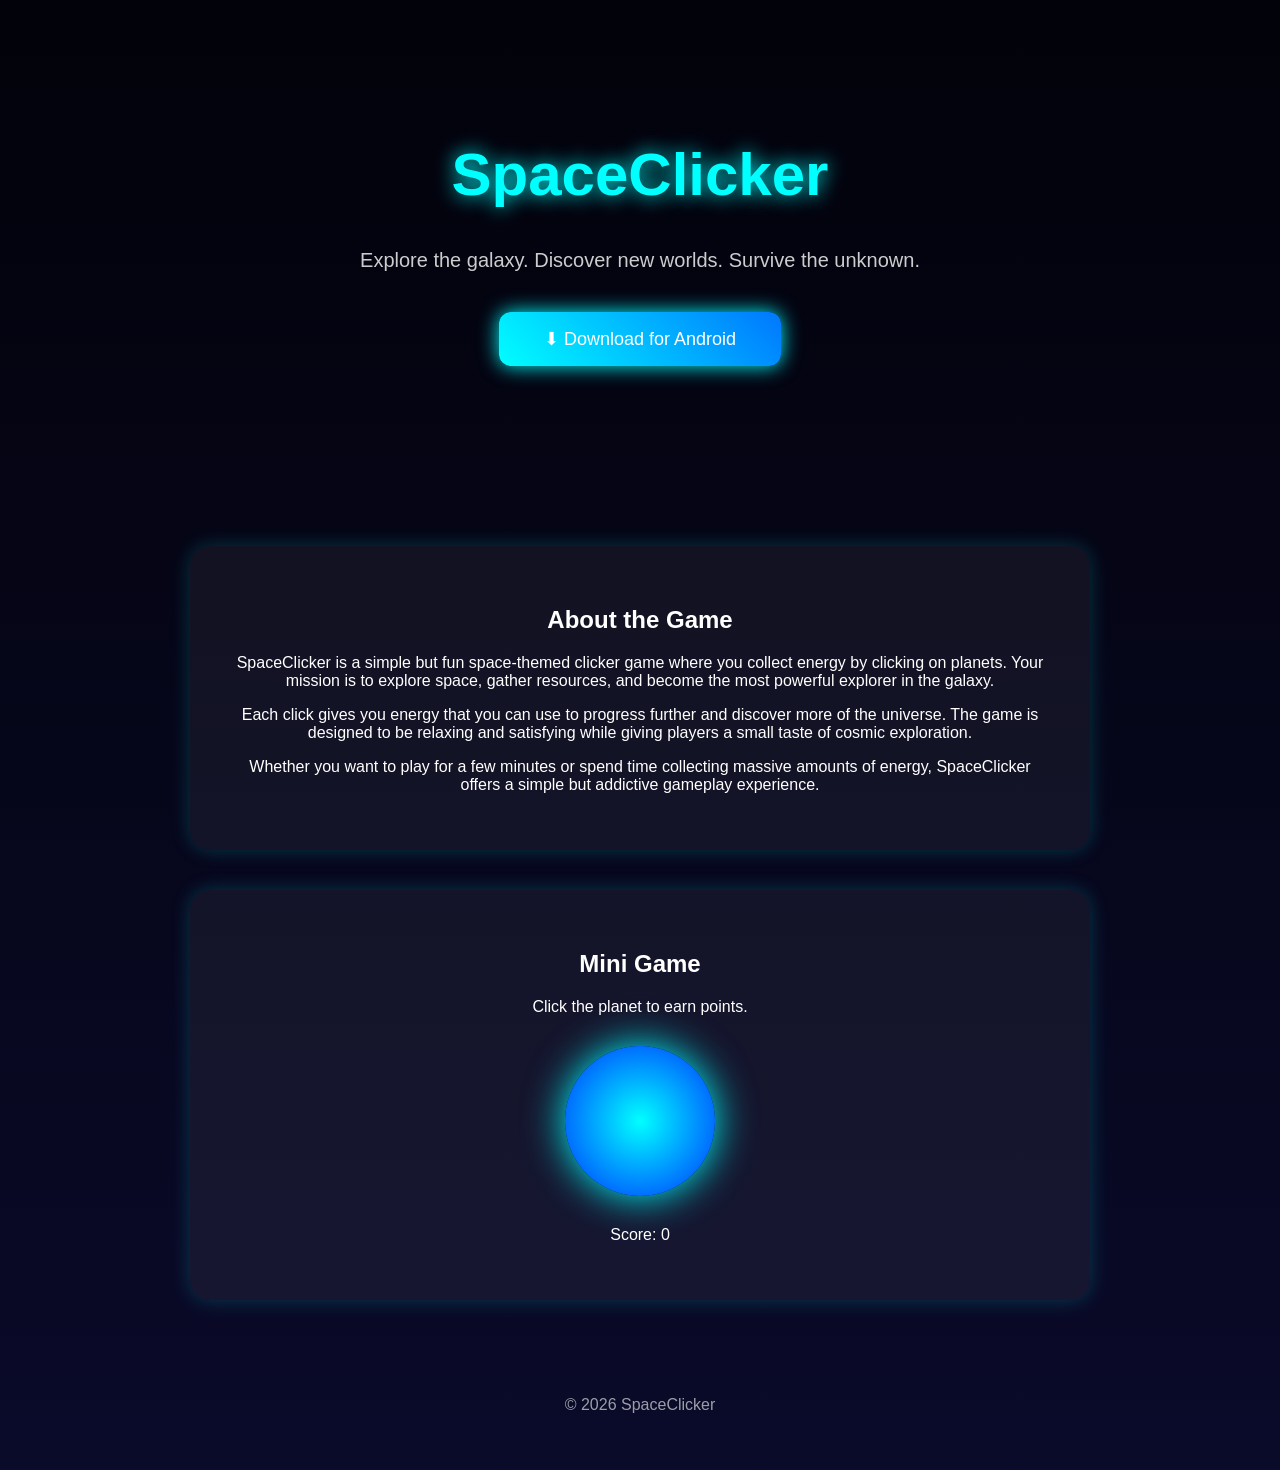
==== index.html @ 2200d29c "Update index.html" ====
<!DOCTYPE html>

<html lang="en">

<head>

<meta charset="UTF-8">
<meta name="viewport" content="width=device-width, initial-scale=1.0">

<title>SpaceClicker</title>

<style>

body{
margin:0;
font-family:Arial;
background:linear-gradient(#02020a,#0a0a2a);
color:white;
text-align:center;
}

/* HEADER */

header{
padding:100px 20px;
}

h1{
font-size:60px;
color:#00ffff;
text-shadow:0 0 20px cyan;
}

.subtitle{
font-size:20px;
opacity:0.8;
}

/* SECTIONS */

section{
max-width:900px;
margin:auto;
padding:40px;
}

/* CARD */

.card{
background:rgba(255,255,255,0.05);
padding:40px;
border-radius:20px;
margin-top:40px;
box-shadow:0 0 20px rgba(0,255,255,0.2);
}

/* DOWNLOAD BUTTON */

.download{
display:inline-block;
margin-top:20px;
padding:16px 45px;
font-size:18px;
border-radius:12px;
background:linear-gradient(45deg,#00ffff,#0077ff);
color:white;
text-decoration:none;
box-shadow:0 0 20px cyan;
transition:0.3s;
}

.download:hover{
transform:scale(1.1);
box-shadow:0 0 35px #00ffff;
}

/* PLANET GAME */

.planet{
width:150px;
height:150px;
margin:30px auto;
border-radius:50%;
background:radial-gradient(circle,#00ffff,#0033ff);
box-shadow:0 0 40px cyan;
cursor:pointer;
transition:0.2s;
}

.planet:hover{
transform:scale(1.1);
}

/* FOOTER */

footer{
padding:40px;
opacity:0.6;
}

</style>

</head>

<body>

<header>

<h1>SpaceClicker</h1>

<p class="subtitle">
Explore the galaxy. Discover new worlds. Survive the unknown.
</p>

<a class="download" href="https://github.com/nestorpirc-prog/SpaceClicker/releases/download/v1.0/SpaceClicker.apk">
⬇ Download for Android
</a>

</header>

<section>

<div class="card">

<h2>About the Game</h2>

<p>
SpaceClicker is a simple but fun space-themed clicker game where you collect energy by clicking on planets.
Your mission is to explore space, gather resources, and become the most powerful explorer in the galaxy.
</p>

<p>
Each click gives you energy that you can use to progress further and discover more of the universe.
The game is designed to be relaxing and satisfying while giving players a small taste of cosmic exploration.
</p>

<p>
Whether you want to play for a few minutes or spend time collecting massive amounts of energy,
SpaceClicker offers a simple but addictive gameplay experience.
</p>

</div>

<div class="card">

<h2>Mini Game</h2>

<p>Click the planet to earn points.</p>

<div class="planet" onclick="clickPlanet()"></div>

<p id="score">Score: 0</p>

</div>

</section>

<footer>

<p>© 2026 SpaceClicker</p>

</footer>

<script>

let score = 0;

function clickPlanet(){
score++;
document.getElementById("score").innerText = "Score: " + score;
}

</script>

</body>

</html>
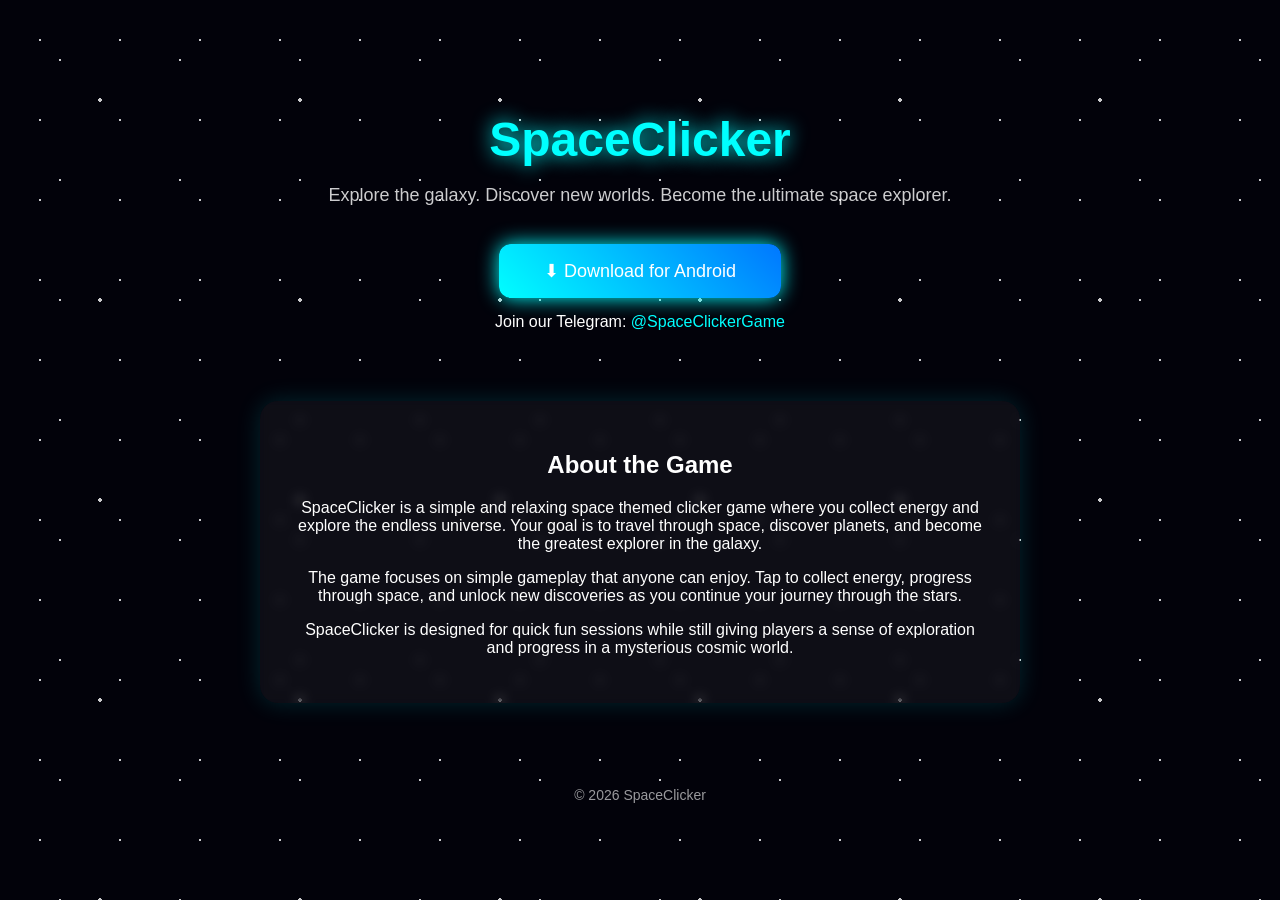
==== commit 192aaaf2: "Update index.html" ====
--- a/index.html
+++ b/index.html
@@ -11,91 +11,175 @@
 
 <style>
 
+/* ---------- BODY ---------- */
+
 body{
 margin:0;
-font-family:Arial;
-background:linear-gradient(#02020a,#0a0a2a);
+font-family:Arial, sans-serif;
 color:white;
 text-align:center;
-}
-
-/* HEADER */
+background:#02020a;
+overflow-x:hidden;
+}
+
+/* ---------- STAR BACKGROUND ---------- */
+
+.stars{
+position:fixed;
+width:100%;
+height:100%;
+background-image:
+radial-gradient(white 1px, transparent 1px),
+radial-gradient(white 1px, transparent 1px),
+radial-gradient(white 2px, transparent 2px);
+background-size:
+80px 80px,
+120px 120px,
+200px 200px;
+
+animation:moveStars 120s linear infinite;
+
+z-index:-1;
+opacity:0.8;
+}
+
+@keyframes moveStars{
+from{transform:translateY(0);}
+to{transform:translateY(-2000px);}
+}
+
+/* ---------- HEADER ---------- */
 
 header{
-padding:100px 20px;
+padding:80px 20px 40px 20px;
 }
 
 h1{
-font-size:60px;
+font-size:48px;
 color:#00ffff;
 text-shadow:0 0 20px cyan;
+margin-bottom:10px;
 }
 
 .subtitle{
-font-size:20px;
 opacity:0.8;
-}
-
-/* SECTIONS */
-
-section{
-max-width:900px;
-margin:auto;
-padding:40px;
-}
-
-/* CARD */
+font-size:18px;
+}
+
+/* ---------- CARD ---------- */
 
 .card{
+
 background:rgba(255,255,255,0.05);
-padding:40px;
-border-radius:20px;
+
+margin:30px auto;
+
+padding:30px;
+
+border-radius:18px;
+
+max-width:700px;
+
+box-shadow:0 0 25px rgba(0,255,255,0.15);
+
+backdrop-filter:blur(6px);
+
+}
+
+/* ---------- DOWNLOAD BUTTON ---------- */
+
+.download{
+
+display:inline-block;
+
+margin-top:20px;
+
+padding:16px 45px;
+
+font-size:18px;
+
+border-radius:12px;
+
+background:linear-gradient(45deg,#00ffff,#0077ff);
+
+color:white;
+
+text-decoration:none;
+
+box-shadow:0 0 20px cyan;
+
+transition:0.3s;
+
+}
+
+.download:hover{
+
+transform:scale(1.08);
+
+box-shadow:0 0 40px #00ffff;
+
+}
+
+/* ---------- TELEGRAM ---------- */
+
+.telegram{
+
+margin-top:15px;
+
+font-size:16px;
+
+}
+
+.telegram a{
+
+color:#00ffff;
+
+text-decoration:none;
+
+}
+
+.telegram a:hover{
+
+text-shadow:0 0 10px cyan;
+
+}
+
+/* ---------- FOOTER ---------- */
+
+footer{
+
 margin-top:40px;
-box-shadow:0 0 20px rgba(0,255,255,0.2);
-}
-
-/* DOWNLOAD BUTTON */
+
+padding:30px;
+
+opacity:0.6;
+
+font-size:14px;
+
+}
+
+/* ---------- MOBILE ---------- */
+
+@media(max-width:600px){
+
+h1{
+font-size:34px;
+}
+
+.subtitle{
+font-size:16px;
+}
+
+.card{
+margin:20px;
+padding:25px;
+}
 
 .download{
-display:inline-block;
-margin-top:20px;
-padding:16px 45px;
-font-size:18px;
-border-radius:12px;
-background:linear-gradient(45deg,#00ffff,#0077ff);
-color:white;
-text-decoration:none;
-box-shadow:0 0 20px cyan;
-transition:0.3s;
-}
-
-.download:hover{
-transform:scale(1.1);
-box-shadow:0 0 35px #00ffff;
-}
-
-/* PLANET GAME */
-
-.planet{
-width:150px;
-height:150px;
-margin:30px auto;
-border-radius:50%;
-background:radial-gradient(circle,#00ffff,#0033ff);
-box-shadow:0 0 40px cyan;
-cursor:pointer;
-transition:0.2s;
-}
-
-.planet:hover{
-transform:scale(1.1);
-}
-
-/* FOOTER */
-
-footer{
-padding:40px;
-opacity:0.6;
+padding:14px 30px;
+font-size:16px;
+}
+
 }
 
 </style>
@@ -104,74 +188,55 @@
 
 <body>
 
+<div class="stars"></div>
+
 <header>
 
 <h1>SpaceClicker</h1>
 
 <p class="subtitle">
-Explore the galaxy. Discover new worlds. Survive the unknown.
+Explore the galaxy. Discover new worlds. Become the ultimate space explorer.
 </p>
 
 <a class="download" href="https://github.com/nestorpirc-prog/SpaceClicker/releases/download/v1.0/SpaceClicker.apk">
 ⬇ Download for Android
 </a>
 
+<div class="telegram">
+
+Join our Telegram: <a href="https://t.me/SpaceClickerGame" target="_blank">
+@SpaceClickerGame </a>
+
+</div>
+
 </header>
 
-<section>
-
 <div class="card">
 
 <h2>About the Game</h2>
 
 <p>
-SpaceClicker is a simple but fun space-themed clicker game where you collect energy by clicking on planets.
-Your mission is to explore space, gather resources, and become the most powerful explorer in the galaxy.
+SpaceClicker is a simple and relaxing space themed clicker game where you collect energy and explore the endless universe. 
+Your goal is to travel through space, discover planets, and become the greatest explorer in the galaxy.
 </p>
 
 <p>
-Each click gives you energy that you can use to progress further and discover more of the universe.
-The game is designed to be relaxing and satisfying while giving players a small taste of cosmic exploration.
+The game focuses on simple gameplay that anyone can enjoy. 
+Tap to collect energy, progress through space, and unlock new discoveries as you continue your journey through the stars.
 </p>
 
 <p>
-Whether you want to play for a few minutes or spend time collecting massive amounts of energy,
-SpaceClicker offers a simple but addictive gameplay experience.
+SpaceClicker is designed for quick fun sessions while still giving players a sense of exploration and progress in a mysterious cosmic world.
 </p>
 
 </div>
 
-<div class="card">
-
-<h2>Mini Game</h2>
-
-<p>Click the planet to earn points.</p>
-
-<div class="planet" onclick="clickPlanet()"></div>
-
-<p id="score">Score: 0</p>
-
-</div>
-
-</section>
-
 <footer>
 
 <p>© 2026 SpaceClicker</p>
 
 </footer>
 
-<script>
-
-let score = 0;
-
-function clickPlanet(){
-score++;
-document.getElementById("score").innerText = "Score: " + score;
-}
-
-</script>
-
 </body>
 
 </html>
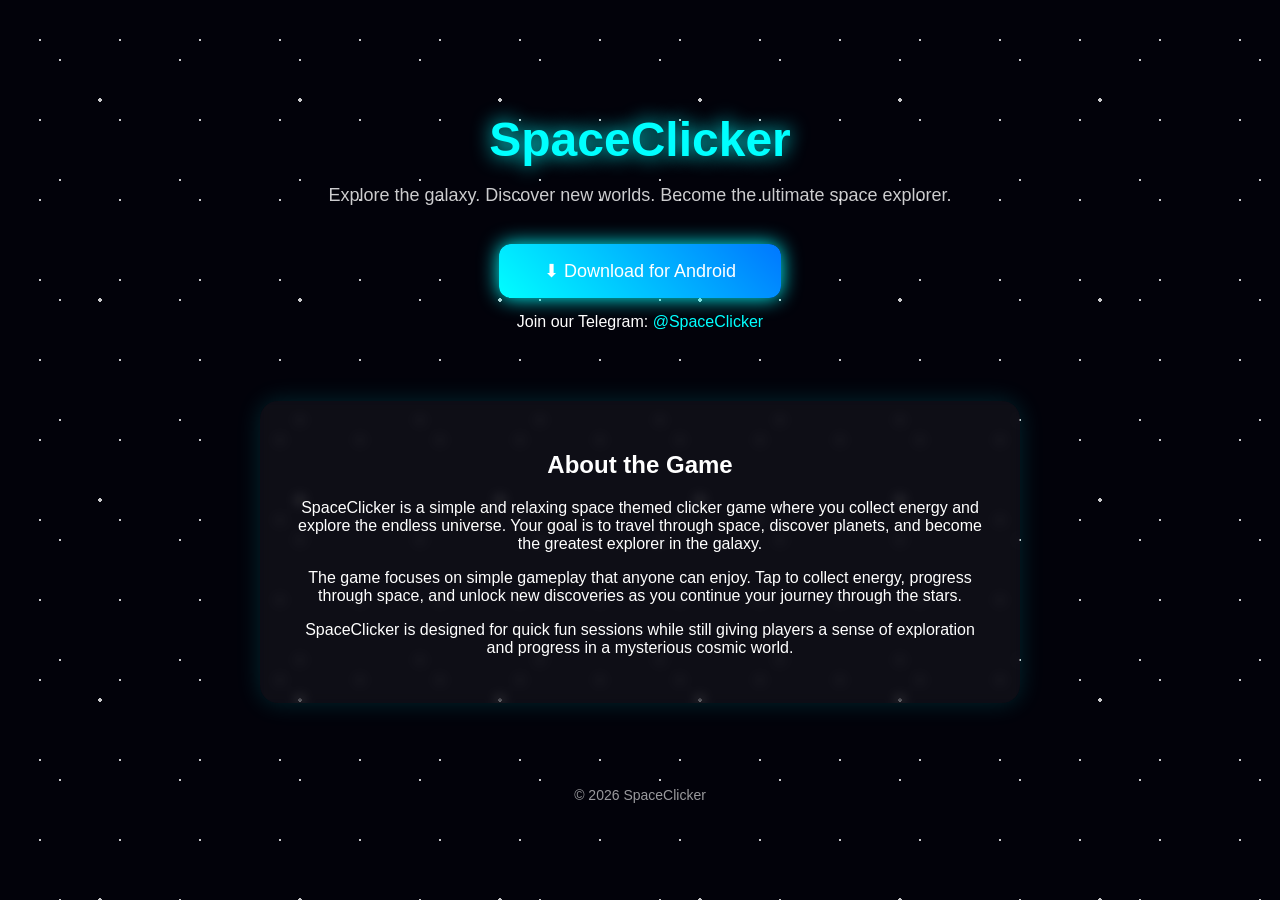
==== commit 07571d5e: "Update index.html" ====
--- a/index.html
+++ b/index.html
@@ -204,8 +204,8 @@
 
 <div class="telegram">
 
-Join our Telegram: <a href="https://t.me/SpaceClickerGame" target="_blank">
-@SpaceClickerGame </a>
+Join our Telegram: <a href="https://t.me/SpaceClickerx" target="_blank">
+@SpaceClicker </a>
 
 </div>
 
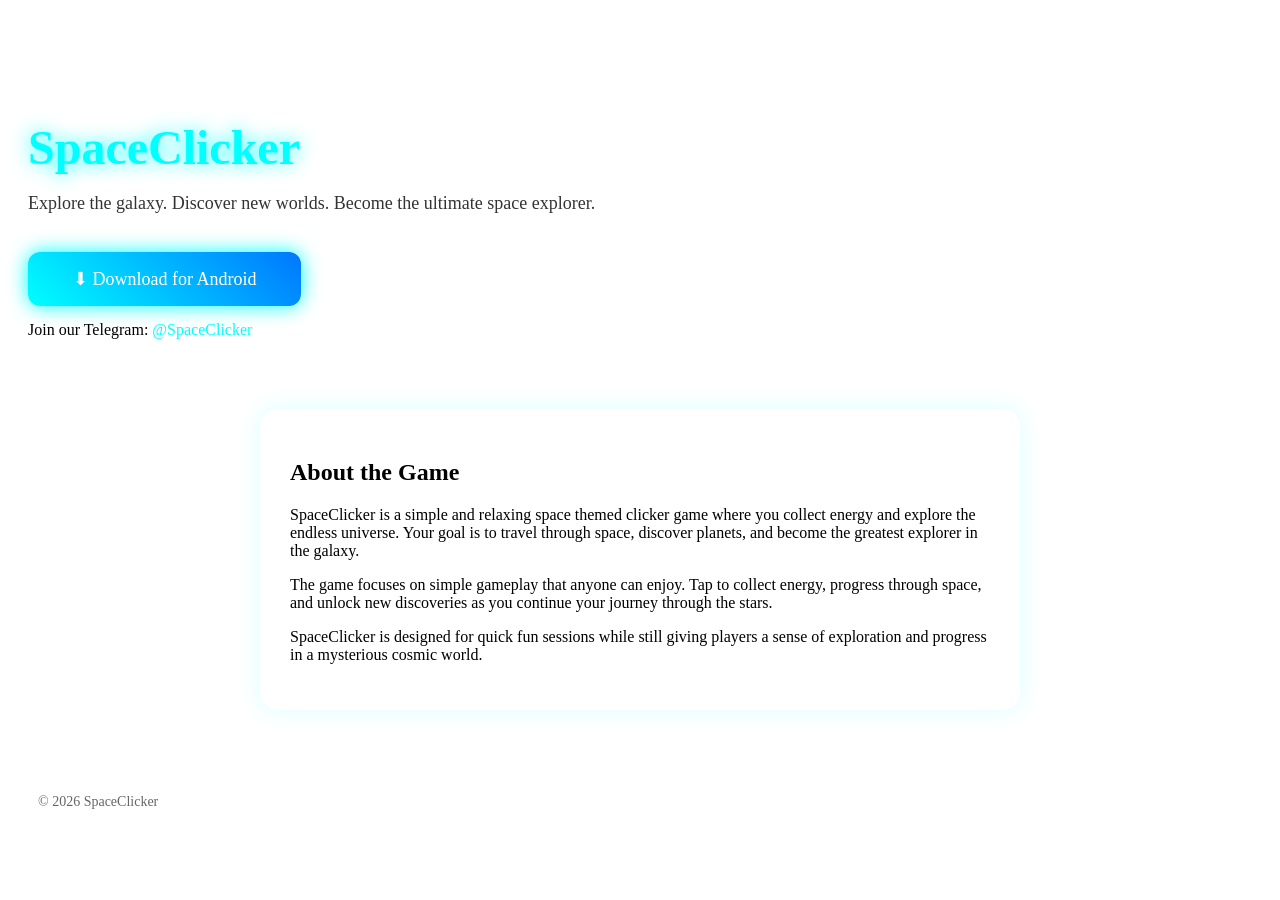
==== commit 239e4de4: "Update index.html" ====
--- a/index.html
+++ b/index.html
@@ -11,8 +11,11 @@
 
 <style>
 
-/* ---------- BODY ---------- */
-
+<a href="support.html" class="support-button">
+❤️ Support
+</a>
+
+  
 body{
 margin:0;
 font-family:Arial, sans-serif;
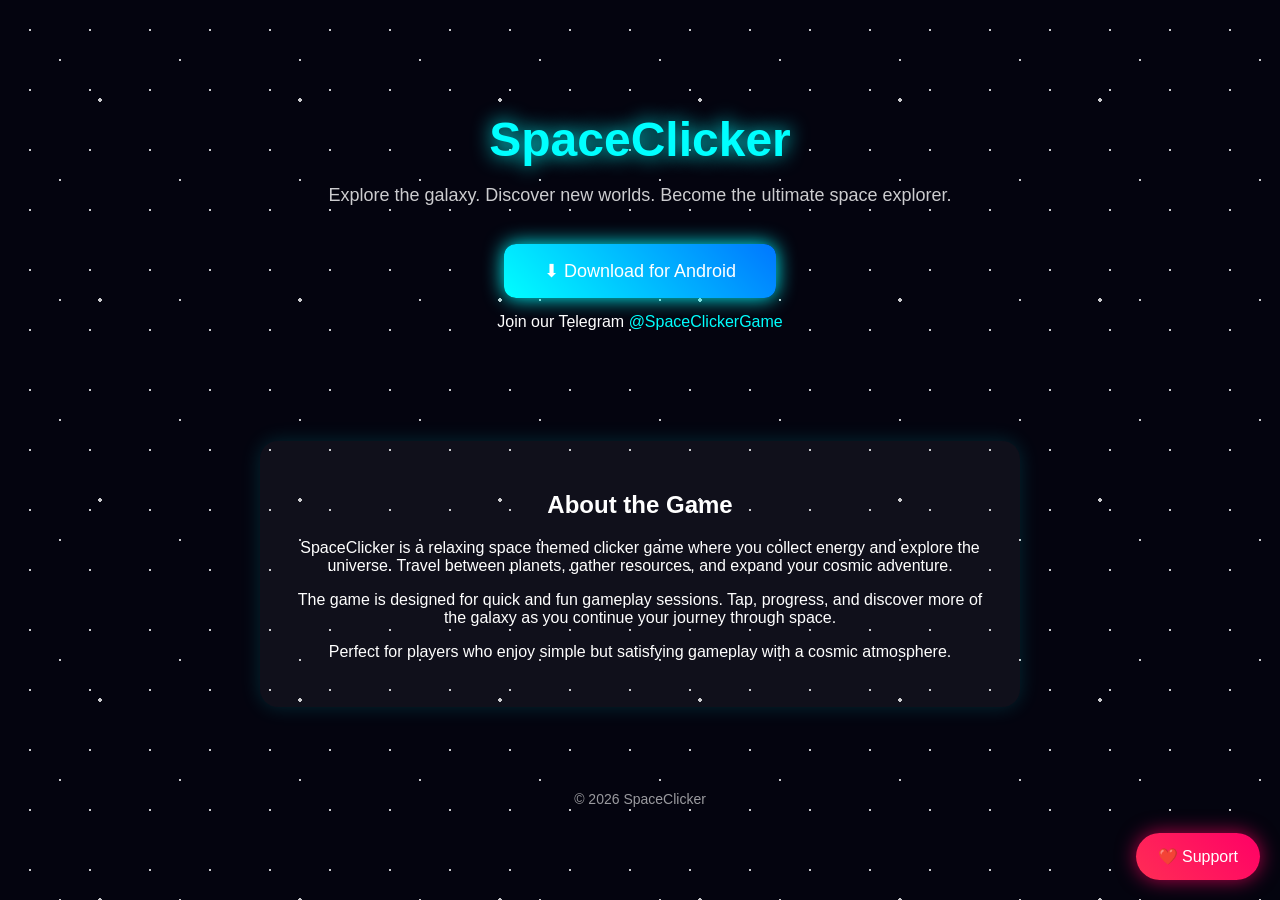
==== commit f2e8ab7b: "Update index.html" ====
--- a/index.html
+++ b/index.html
@@ -11,162 +11,193 @@
 
 <style>
 
-<a href="support.html" class="support-button">
-❤️ Support
-</a>
-
-  
+/* BODY */
+
 body{
 margin:0;
 font-family:Arial, sans-serif;
+background:#04040f;
 color:white;
 text-align:center;
-background:#02020a;
 overflow-x:hidden;
 }
 
-/* ---------- STAR BACKGROUND ---------- */
+/* STARS */
 
 .stars{
 position:fixed;
+top:0;
+left:0;
 width:100%;
 height:100%;
+
 background-image:
 radial-gradient(white 1px, transparent 1px),
 radial-gradient(white 1px, transparent 1px),
 radial-gradient(white 2px, transparent 2px);
+
 background-size:
-80px 80px,
+60px 60px,
 120px 120px,
 200px 200px;
 
-animation:moveStars 120s linear infinite;
+animation:starsMove 150s linear infinite;
 
 z-index:-1;
 opacity:0.8;
 }
 
-@keyframes moveStars{
+@keyframes starsMove{
+
 from{transform:translateY(0);}
 to{transform:translateY(-2000px);}
-}
-
-/* ---------- HEADER ---------- */
+
+}
+
+/* HEADER */
 
 header{
-padding:80px 20px 40px 20px;
+padding:80px 20px;
 }
 
 h1{
 font-size:48px;
 color:#00ffff;
-text-shadow:0 0 20px cyan;
+text-shadow:0 0 20px #00ffff;
 margin-bottom:10px;
 }
 
 .subtitle{
+font-size:18px;
 opacity:0.8;
+}
+
+/* CARD */
+
+.card{
+
+background:rgba(255,255,255,0.05);
+
+padding:30px;
+
+margin:30px auto;
+
+max-width:700px;
+
+border-radius:18px;
+
+box-shadow:0 0 20px rgba(0,255,255,0.15);
+
+}
+
+/* DOWNLOAD BUTTON */
+
+.download{
+
+display:inline-block;
+
+margin-top:20px;
+
+padding:16px 40px;
+
 font-size:18px;
-}
-
-/* ---------- CARD ---------- */
-
-.card{
-
-background:rgba(255,255,255,0.05);
-
-margin:30px auto;
+
+border-radius:12px;
+
+background:linear-gradient(45deg,#00ffff,#0077ff);
+
+color:white;
+
+text-decoration:none;
+
+box-shadow:0 0 20px cyan;
+
+transition:0.3s;
+
+}
+
+.download:hover{
+
+transform:scale(1.1);
+
+box-shadow:0 0 35px #00ffff;
+
+}
+
+/* TELEGRAM */
+
+.telegram{
+margin-top:15px;
+font-size:16px;
+}
+
+.telegram a{
+color:#00ffff;
+text-decoration:none;
+}
+
+.telegram a:hover{
+text-shadow:0 0 10px cyan;
+}
+
+/* SUPPORT BUTTON */
+
+.support{
+
+position:fixed;
+
+bottom:20px;
+
+right:20px;
+
+background:linear-gradient(45deg,#ff2d55,#ff0066);
+
+color:white;
+
+padding:14px 22px;
+
+border-radius:30px;
+
+font-size:16px;
+
+text-decoration:none;
+
+box-shadow:0 0 20px rgba(255,0,100,0.7);
+
+transition:0.3s;
+
+z-index:999;
+
+}
+
+.support:hover{
+
+transform:scale(1.1);
+
+box-shadow:0 0 35px #ff0066;
+
+}
+
+/* FOOTER */
+
+footer{
+
+margin-top:40px;
 
 padding:30px;
 
-border-radius:18px;
-
-max-width:700px;
-
-box-shadow:0 0 25px rgba(0,255,255,0.15);
-
-backdrop-filter:blur(6px);
-
-}
-
-/* ---------- DOWNLOAD BUTTON ---------- */
-
-.download{
-
-display:inline-block;
-
-margin-top:20px;
-
-padding:16px 45px;
-
-font-size:18px;
-
-border-radius:12px;
-
-background:linear-gradient(45deg,#00ffff,#0077ff);
-
-color:white;
-
-text-decoration:none;
-
-box-shadow:0 0 20px cyan;
-
-transition:0.3s;
-
-}
-
-.download:hover{
-
-transform:scale(1.08);
-
-box-shadow:0 0 40px #00ffff;
-
-}
-
-/* ---------- TELEGRAM ---------- */
-
-.telegram{
-
-margin-top:15px;
-
-font-size:16px;
-
-}
-
-.telegram a{
-
-color:#00ffff;
-
-text-decoration:none;
-
-}
-
-.telegram a:hover{
-
-text-shadow:0 0 10px cyan;
-
-}
-
-/* ---------- FOOTER ---------- */
-
-footer{
-
-margin-top:40px;
-
-padding:30px;
-
 opacity:0.6;
 
 font-size:14px;
 
 }
 
-/* ---------- MOBILE ---------- */
+/* MOBILE */
 
 @media(max-width:600px){
 
 h1{
-font-size:34px;
+font-size:32px;
 }
 
 .subtitle{
@@ -179,7 +210,7 @@
 }
 
 .download{
-padding:14px 30px;
+padding:14px 28px;
 font-size:16px;
 }
 
@@ -201,45 +232,49 @@
 Explore the galaxy. Discover new worlds. Become the ultimate space explorer.
 </p>
 
-<a class="download" href="https://github.com/nestorpirc-prog/SpaceClicker/releases/download/v1.0/SpaceClicker.apk">
-⬇ Download for Android
+<a class="download"
+href="https://github.com/nestorpirc-prog/SpaceClicker/releases/download/v1.0/SpaceClicker.apk">
+⬇ Download for Android </a>
+
+<div class="telegram">
+
+Join our Telegram <a href="https://t.me/SpaceClickerGame" target="_blank">
+@SpaceClickerGame </a>
+
+</div>
+
+</header>
+
+<div class="card">
+
+<h2>About the Game</h2>
+
+<p>
+SpaceClicker is a relaxing space themed clicker game where you collect energy and explore the universe.
+Travel between planets, gather resources, and expand your cosmic adventure.
+</p>
+
+<p>
+The game is designed for quick and fun gameplay sessions. 
+Tap, progress, and discover more of the galaxy as you continue your journey through space.
+</p>
+
+<p>
+Perfect for players who enjoy simple but satisfying gameplay with a cosmic atmosphere.
+</p>
+
+</div>
+
+<footer>
+
+<p>© 2026 SpaceClicker</p>
+
+</footer>
+
+<a href="support.html" class="support">
+❤️ Support
 </a>
 
-<div class="telegram">
-
-Join our Telegram: <a href="https://t.me/SpaceClickerx" target="_blank">
-@SpaceClicker </a>
-
-</div>
-
-</header>
-
-<div class="card">
-
-<h2>About the Game</h2>
-
-<p>
-SpaceClicker is a simple and relaxing space themed clicker game where you collect energy and explore the endless universe. 
-Your goal is to travel through space, discover planets, and become the greatest explorer in the galaxy.
-</p>
-
-<p>
-The game focuses on simple gameplay that anyone can enjoy. 
-Tap to collect energy, progress through space, and unlock new discoveries as you continue your journey through the stars.
-</p>
-
-<p>
-SpaceClicker is designed for quick fun sessions while still giving players a sense of exploration and progress in a mysterious cosmic world.
-</p>
-
-</div>
-
-<footer>
-
-<p>© 2026 SpaceClicker</p>
-
-</footer>
-
 </body>
 
 </html>
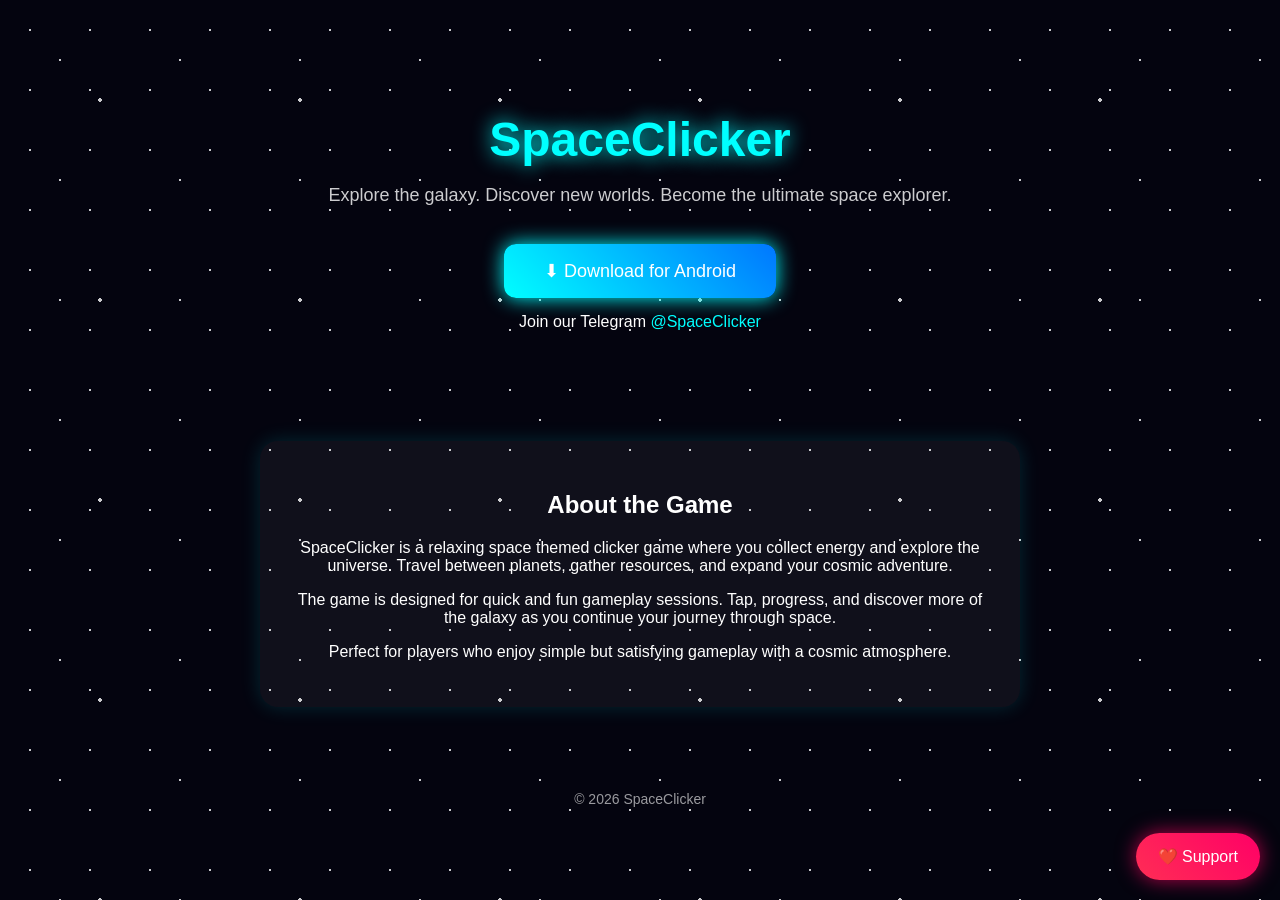
==== commit 39e7e397: "Update index.html" ====
--- a/index.html
+++ b/index.html
@@ -238,8 +238,8 @@
 
 <div class="telegram">
 
-Join our Telegram <a href="https://t.me/SpaceClickerGame" target="_blank">
-@SpaceClickerGame </a>
+Join our Telegram <a href="https://t.me/SpaceClickerx" target="_blank">
+@SpaceClicker </a>
 
 </div>
 
